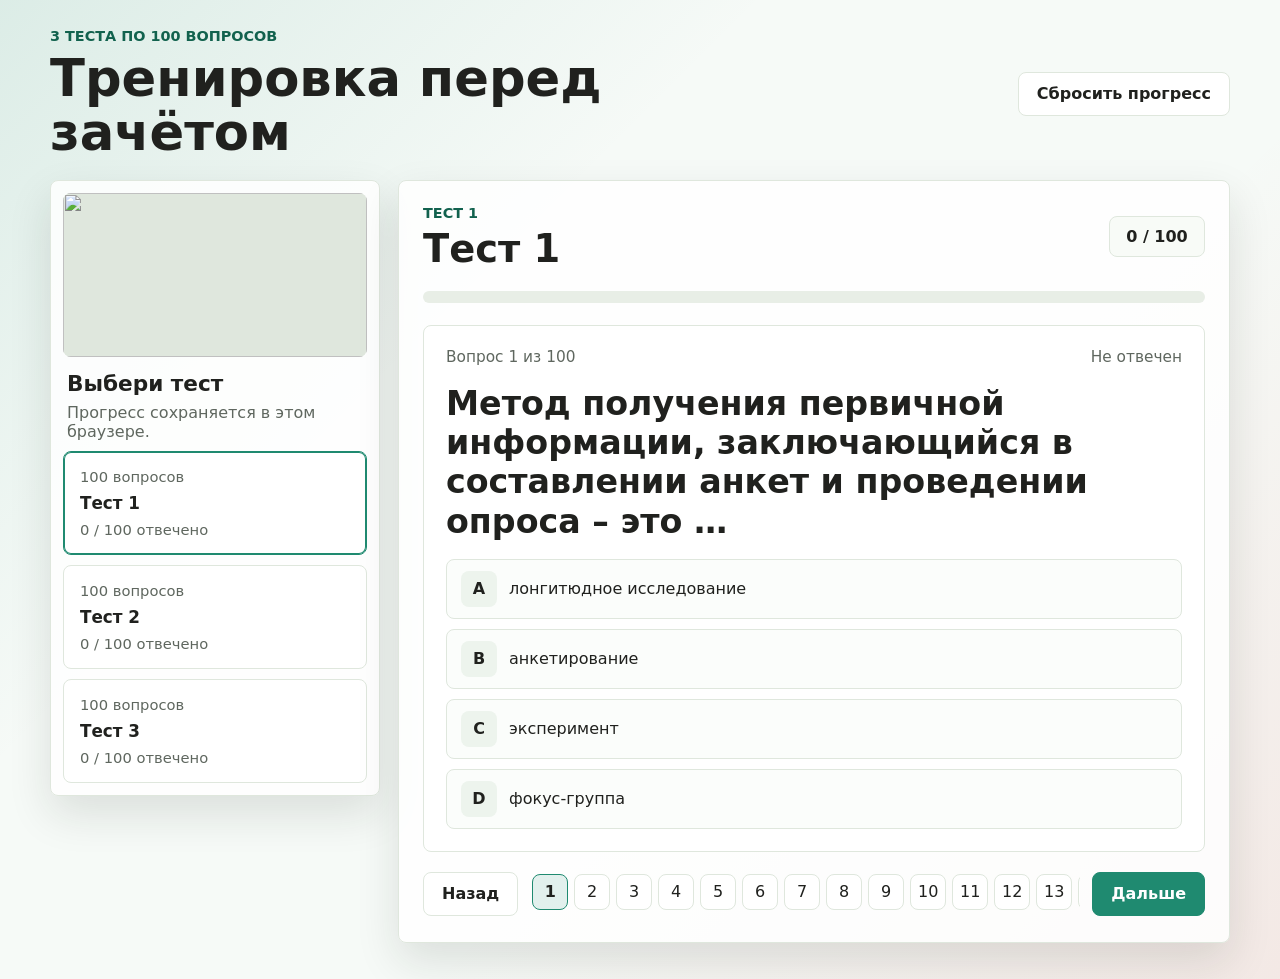
==== index.html @ 9a662fbd "Add files via upload" ====
<!doctype html>
<html lang="ru">
  <head>
    <meta charset="UTF-8" />
    <meta name="viewport" content="width=device-width, initial-scale=1.0" />
    <title>Тесты</title>
    <link rel="stylesheet" href="styles.css" />
  </head>
  <body>
    <div class="app-shell">
      <header class="topbar">
        <div>
          <p class="eyebrow">3 теста по 100 вопросов</p>
          <h1>Тренировка перед зачётом</h1>
        </div>
        <button class="ghost-button" id="resetAllButton" type="button">Сбросить прогресс</button>
      </header>

      <main class="workspace">
        <aside class="test-list" aria-label="Список тестов">
          <div class="study-photo" aria-hidden="true">
            <img
              src="https://images.unsplash.com/photo-1434030216411-0b793f4b4173?auto=format&fit=crop&w=900&q=80"
              alt=""
            />
          </div>

          <div class="test-list-header">
            <h2>Выбери тест</h2>
            <p>Прогресс сохраняется в этом браузере.</p>
          </div>

          <div class="test-cards" id="testCards"></div>
        </aside>

        <section class="quiz-panel" aria-live="polite">
          <div class="quiz-toolbar">
            <div>
              <p class="eyebrow" id="activeTestLabel">Тест 1</p>
              <h2 id="activeTestTitle">Название теста</h2>
            </div>
            <div class="score-pill" id="answeredCount">0 / 100</div>
          </div>

          <div class="progress-track" aria-label="Прогресс теста">
            <div class="progress-bar" id="progressBar"></div>
          </div>

          <article class="question-area">
            <div class="question-meta">
              <span id="questionNumber">Вопрос 1</span>
              <span id="questionStatus">Не отвечен</span>
            </div>

            <h3 id="questionText">Вопрос появится здесь</h3>

            <div class="options" id="answerOptions"></div>

            <div class="feedback hidden" id="feedback"></div>
          </article>

          <div class="navigation">
            <button class="secondary-button" id="prevButton" type="button">Назад</button>
            <div class="jump-list" id="jumpList" aria-label="Быстрый переход по вопросам"></div>
            <button class="primary-button" id="nextButton" type="button">Дальше</button>
          </div>

          <section class="result-panel hidden" id="resultPanel">
            <div>
              <p class="eyebrow">Результат</p>
              <h2 id="resultTitle">0 правильных</h2>
              <p id="resultText"></p>
            </div>
            <button class="primary-button" id="finishButton" type="button">Посмотреть ошибки</button>
          </section>
        </section>
      </main>
    </div>

    <template id="testCardTemplate">
      <button class="test-card" type="button">
        <span class="test-card-kicker"></span>
        <strong></strong>
        <span class="test-card-progress"></span>
      </button>
    </template>

    <script src="questions.js"></script>
    <script src="app.js"></script>
  </body>
</html>
---- styles.css ----
:root {
  --page: #f6faf7;
  --panel: #ffffff;
  --ink: #20211e;
  --muted: #5f675f;
  --line: #dfe7dd;
  --green: #1f8a70;
  --green-dark: #12624e;
  --coral: #d94f45;
  --yellow: #f2c84b;
  --shadow: 0 18px 44px rgba(27, 32, 26, 0.12);
  color-scheme: light;
  font-family:
    Inter, "Segoe UI", system-ui, -apple-system, BlinkMacSystemFont, Arial, sans-serif;
}

* {
  box-sizing: border-box;
}

body {
  margin: 0;
  min-height: 100vh;
  background:
    linear-gradient(135deg, rgba(31, 138, 112, 0.12), transparent 34%),
    linear-gradient(315deg, rgba(217, 79, 69, 0.1), transparent 38%),
    var(--page);
  color: var(--ink);
}

button {
  font: inherit;
  letter-spacing: 0;
}

.app-shell {
  width: min(1180px, calc(100% - 32px));
  margin: 0 auto;
  padding: 28px 0 36px;
}

.topbar {
  display: flex;
  align-items: center;
  justify-content: space-between;
  gap: 20px;
  margin-bottom: 20px;
}

.topbar h1,
.quiz-toolbar h2,
.test-list-header h2,
.result-panel h2 {
  margin: 0;
  line-height: 1.05;
}

.topbar h1 {
  font-size: clamp(2rem, 4vw, 4.2rem);
  max-width: 760px;
}

.eyebrow {
  margin: 0 0 8px;
  color: var(--green-dark);
  font-size: 0.9rem;
  font-weight: 800;
  text-transform: uppercase;
}

.workspace {
  display: grid;
  grid-template-columns: minmax(260px, 330px) minmax(0, 1fr);
  gap: 18px;
  align-items: start;
}

.test-list,
.quiz-panel {
  background: rgba(255, 255, 255, 0.86);
  border: 1px solid var(--line);
  border-radius: 8px;
  box-shadow: var(--shadow);
}

.test-list {
  padding: 12px;
}

.study-photo {
  height: 164px;
  overflow: hidden;
  border-radius: 8px;
  background: #dfe7dd;
}

.study-photo img {
  width: 100%;
  height: 100%;
  display: block;
  object-fit: cover;
}

.test-list-header {
  padding: 16px 4px 10px;
}

.test-list-header h2 {
  font-size: 1.35rem;
}

.test-list-header p {
  margin: 8px 0 0;
  color: var(--muted);
}

.test-cards {
  display: grid;
  gap: 10px;
}

.test-card {
  width: 100%;
  min-height: 98px;
  display: grid;
  gap: 8px;
  padding: 16px;
  text-align: left;
  color: var(--ink);
  background: var(--panel);
  border: 1px solid var(--line);
  border-radius: 8px;
  cursor: pointer;
  transition:
    border-color 160ms ease,
    transform 160ms ease,
    box-shadow 160ms ease;
}

.test-card:hover,
.test-card:focus-visible {
  border-color: var(--green);
  transform: translateY(-1px);
  outline: none;
  box-shadow: 0 10px 22px rgba(31, 138, 112, 0.14);
}

.test-card.active {
  border-color: var(--green);
  box-shadow: inset 0 0 0 1px var(--green);
}

.test-card-kicker,
.test-card-progress {
  color: var(--muted);
  font-size: 0.92rem;
}

.test-card strong {
  font-size: 1.05rem;
}

.quiz-panel {
  min-height: 680px;
  padding: 24px;
}

.quiz-toolbar {
  display: flex;
  align-items: center;
  justify-content: space-between;
  gap: 16px;
}

.quiz-toolbar h2 {
  font-size: clamp(1.7rem, 3vw, 2.8rem);
}

.score-pill {
  min-width: 96px;
  padding: 10px 14px;
  border: 1px solid var(--line);
  border-radius: 8px;
  background: #f8fbf7;
  text-align: center;
  font-weight: 800;
  white-space: nowrap;
}

.progress-track {
  height: 12px;
  margin: 22px 0;
  overflow: hidden;
  border-radius: 8px;
  background: #e8eee6;
}

.progress-bar {
  width: 0%;
  height: 100%;
  background: linear-gradient(90deg, var(--green), var(--yellow), var(--coral));
  transition: width 200ms ease;
}

.question-area {
  min-height: 390px;
  display: grid;
  align-content: start;
  gap: 18px;
  padding: 22px;
  border: 1px solid var(--line);
  border-radius: 8px;
  background: var(--panel);
}

.question-meta {
  display: flex;
  align-items: center;
  justify-content: space-between;
  gap: 12px;
  color: var(--muted);
  font-size: 0.96rem;
}

#questionText {
  min-height: 96px;
  margin: 0;
  overflow-wrap: anywhere;
  font-size: clamp(1.35rem, 2.6vw, 2.15rem);
  line-height: 1.18;
}

.options {
  display: grid;
  gap: 10px;
}

.option-button {
  width: 100%;
  min-height: 58px;
  display: grid;
  grid-template-columns: 36px 1fr;
  align-items: center;
  gap: 12px;
  padding: 11px 14px;
  text-align: left;
  color: var(--ink);
  background: #fbfdfb;
  border: 1px solid var(--line);
  border-radius: 8px;
  cursor: pointer;
}

.option-button:hover,
.option-button:focus-visible {
  border-color: var(--green);
  outline: none;
}

.option-button.selected {
  border-color: var(--green);
  background: rgba(31, 138, 112, 0.1);
}

.option-button.correct {
  border-color: var(--green);
  background: rgba(31, 138, 112, 0.16);
}

.option-button.wrong {
  border-color: var(--coral);
  background: rgba(217, 79, 69, 0.13);
}

.option-letter {
  width: 36px;
  height: 36px;
  display: grid;
  place-items: center;
  border-radius: 8px;
  background: #edf4ed;
  font-weight: 800;
}

.feedback {
  padding: 14px 16px;
  border-left: 4px solid var(--green);
  border-radius: 8px;
  background: #f4faf4;
  color: var(--ink);
}

.feedback.wrong {
  border-left-color: var(--coral);
}

.hidden {
  display: none !important;
}

.navigation {
  display: grid;
  grid-template-columns: auto minmax(0, 1fr) auto;
  align-items: center;
  gap: 12px;
  margin-top: 18px;
}

.jump-list {
  display: flex;
  gap: 6px;
  overflow-x: auto;
  padding: 4px 2px 8px;
  scrollbar-width: thin;
}

.jump-button {
  width: 36px;
  height: 36px;
  flex: 0 0 auto;
  border: 1px solid var(--line);
  border-radius: 8px;
  background: var(--panel);
  color: var(--ink);
  cursor: pointer;
}

.jump-button.active {
  border-color: var(--green);
  background: rgba(31, 138, 112, 0.12);
  font-weight: 800;
}

.jump-button.answered {
  box-shadow: inset 0 -4px 0 var(--yellow);
}

.primary-button,
.secondary-button,
.ghost-button {
  min-height: 44px;
  padding: 0 18px;
  border-radius: 8px;
  cursor: pointer;
}

.primary-button {
  color: #ffffff;
  background: var(--green);
  border: 1px solid var(--green);
  font-weight: 800;
}

.primary-button:hover,
.primary-button:focus-visible {
  background: var(--green-dark);
  border-color: var(--green-dark);
  outline: none;
}

.secondary-button,
.ghost-button {
  color: var(--ink);
  background: #ffffff;
  border: 1px solid var(--line);
  font-weight: 700;
}

.secondary-button:hover,
.secondary-button:focus-visible,
.ghost-button:hover,
.ghost-button:focus-visible {
  border-color: var(--green);
  outline: none;
}

.result-panel {
  display: flex;
  align-items: center;
  justify-content: space-between;
  gap: 20px;
  margin-top: 18px;
  padding: 20px;
  border: 1px solid var(--line);
  border-radius: 8px;
  background: #fffdfa;
}

.result-panel p:last-child {
  margin-bottom: 0;
  color: var(--muted);
}

@media (max-width: 860px) {
  .app-shell {
    width: min(100% - 20px, 720px);
    padding-top: 18px;
  }

  .topbar,
  .quiz-toolbar,
  .result-panel {
    align-items: stretch;
    flex-direction: column;
  }

  .workspace {
    grid-template-columns: 1fr;
  }

  .test-list {
    order: 1;
  }

  .quiz-panel {
    order: 2;
    min-height: 0;
    padding: 16px;
  }

  .study-photo {
    height: 120px;
  }

  .navigation {
    grid-template-columns: 1fr 1fr;
  }

  .jump-list {
    grid-column: 1 / -1;
    grid-row: 1;
  }

  .secondary-button {
    grid-column: 1;
    grid-row: 2;
  }

  .primary-button {
    grid-column: 2;
    grid-row: 2;
  }
}

@media (max-width: 520px) {
  .app-shell {
    width: min(100% - 12px, 520px);
  }

  .topbar h1 {
    font-size: 2rem;
  }

  .question-area {
    padding: 16px;
  }

  .question-meta {
    align-items: flex-start;
    flex-direction: column;
  }

  .option-button {
    grid-template-columns: 32px 1fr;
    padding: 10px;
  }

  .option-letter {
    width: 32px;
    height: 32px;
  }
}
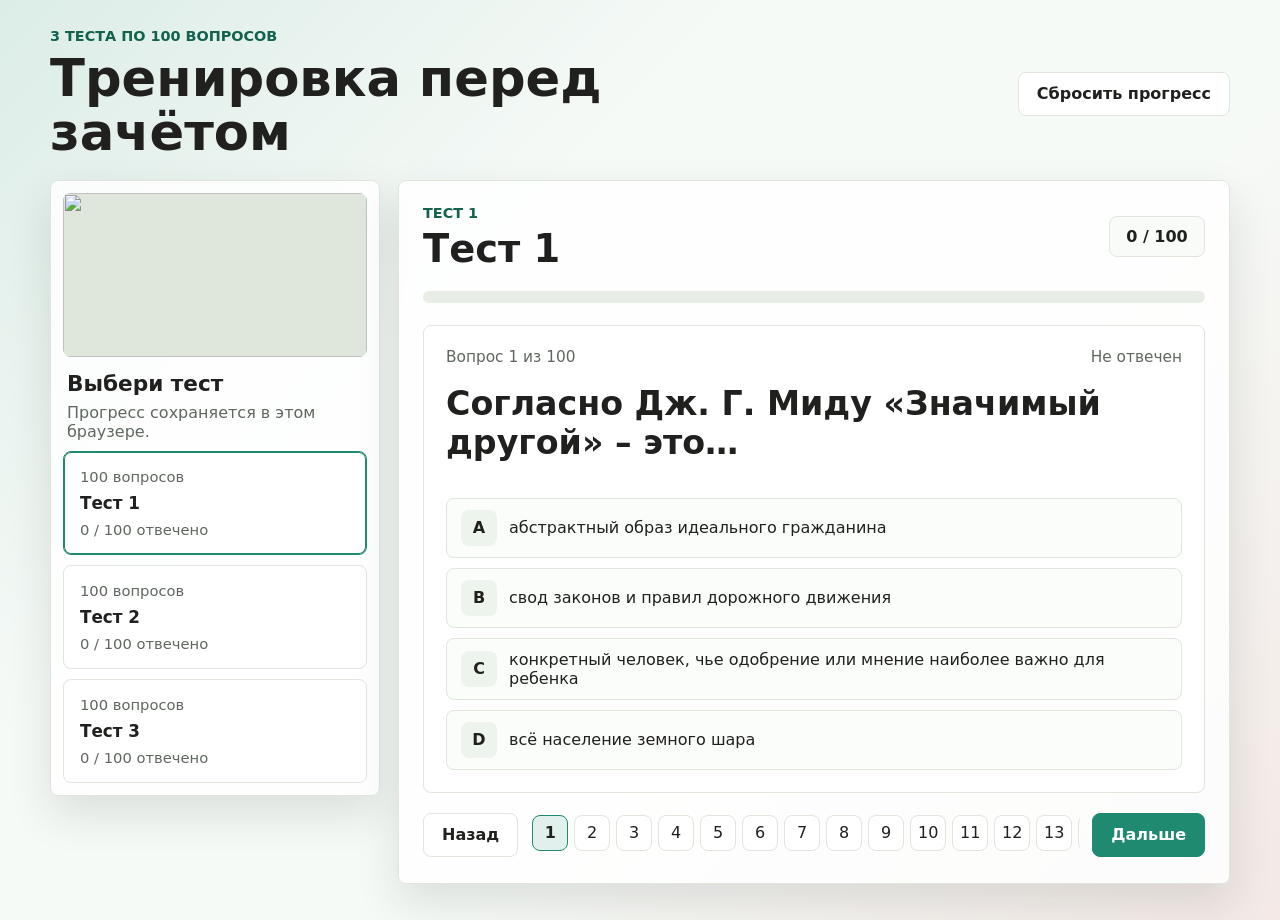
==== commit c083adbf: "Add files via upload" ====
--- a/index.html
+++ b/index.html
@@ -3,6 +3,11 @@
   <head>
     <meta charset="UTF-8" />
     <meta name="viewport" content="width=device-width, initial-scale=1.0" />
+    <meta
+      name="description"
+      content="Сайт для прохождения трёх тестов по 100 вопросов с перемешиванием и быстрым показом правильного ответа."
+    />
+    <meta name="theme-color" content="#1f8a70" />
     <title>Тесты</title>
     <link rel="stylesheet" href="styles.css" />
   </head>
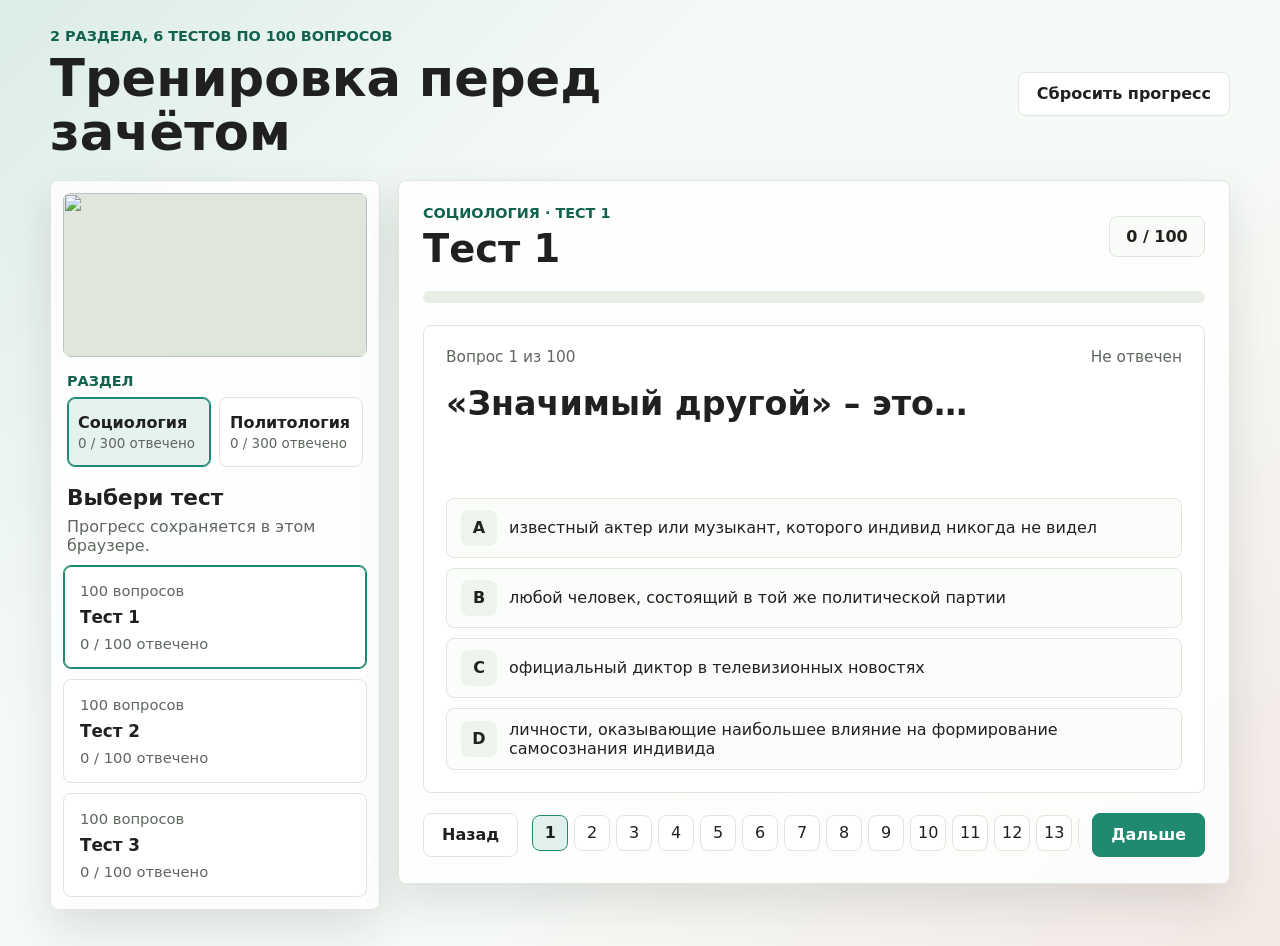
==== commit 7764b0e2: "Add files via upload" ====
--- a/index.html
+++ b/index.html
@@ -5,7 +5,7 @@
     <meta name="viewport" content="width=device-width, initial-scale=1.0" />
     <meta
       name="description"
-      content="Сайт для прохождения трёх тестов по 100 вопросов с перемешиванием и быстрым показом правильного ответа."
+      content="Сайт для прохождения тестов по социологии и политологии с перемешиванием и быстрым показом правильного ответа."
     />
     <meta name="theme-color" content="#1f8a70" />
     <title>Тесты</title>
@@ -15,7 +15,7 @@
     <div class="app-shell">
       <header class="topbar">
         <div>
-          <p class="eyebrow">3 теста по 100 вопросов</p>
+          <p class="eyebrow">2 раздела, 6 тестов по 100 вопросов</p>
           <h1>Тренировка перед зачётом</h1>
         </div>
         <button class="ghost-button" id="resetAllButton" type="button">Сбросить прогресс</button>
@@ -28,6 +28,11 @@
               src="https://images.unsplash.com/photo-1434030216411-0b793f4b4173?auto=format&fit=crop&w=900&q=80"
               alt=""
             />
+          </div>
+
+          <div class="section-switcher">
+            <p class="eyebrow">Раздел</p>
+            <div class="section-tabs" id="sectionTabs" aria-label="Разделы тестов"></div>
           </div>
 
           <div class="test-list-header">
--- a/styles.css
+++ b/styles.css
@@ -105,6 +105,52 @@
   padding: 16px 4px 10px;
 }
 
+.section-switcher {
+  padding: 16px 4px 4px;
+}
+
+.section-tabs {
+  display: grid;
+  grid-template-columns: 1fr 1fr;
+  gap: 8px;
+}
+
+.section-tab {
+  min-height: 70px;
+  display: grid;
+  align-content: center;
+  gap: 4px;
+  padding: 10px;
+  color: var(--ink);
+  background: #ffffff;
+  border: 1px solid var(--line);
+  border-radius: 8px;
+  cursor: pointer;
+  text-align: left;
+}
+
+.section-tab strong,
+.section-tab span {
+  display: block;
+}
+
+.section-tab span {
+  color: var(--muted);
+  font-size: 0.84rem;
+}
+
+.section-tab:hover,
+.section-tab:focus-visible {
+  border-color: var(--green);
+  outline: none;
+}
+
+.section-tab.active {
+  border-color: var(--green);
+  background: rgba(31, 138, 112, 0.1);
+  box-shadow: inset 0 0 0 1px var(--green);
+}
+
 .test-list-header h2 {
   font-size: 1.35rem;
 }
@@ -335,6 +381,14 @@
   box-shadow: inset 0 -4px 0 var(--yellow);
 }
 
+.jump-button.repeat {
+  border-color: var(--coral);
+}
+
+.jump-button.repeat.answered {
+  box-shadow: inset 0 -4px 0 var(--coral);
+}
+
 .primary-button,
 .secondary-button,
 .ghost-button {
@@ -422,6 +476,10 @@
     height: 120px;
   }
 
+  .section-tabs {
+    grid-template-columns: 1fr;
+  }
+
   .navigation {
     grid-template-columns: 1fr 1fr;
   }
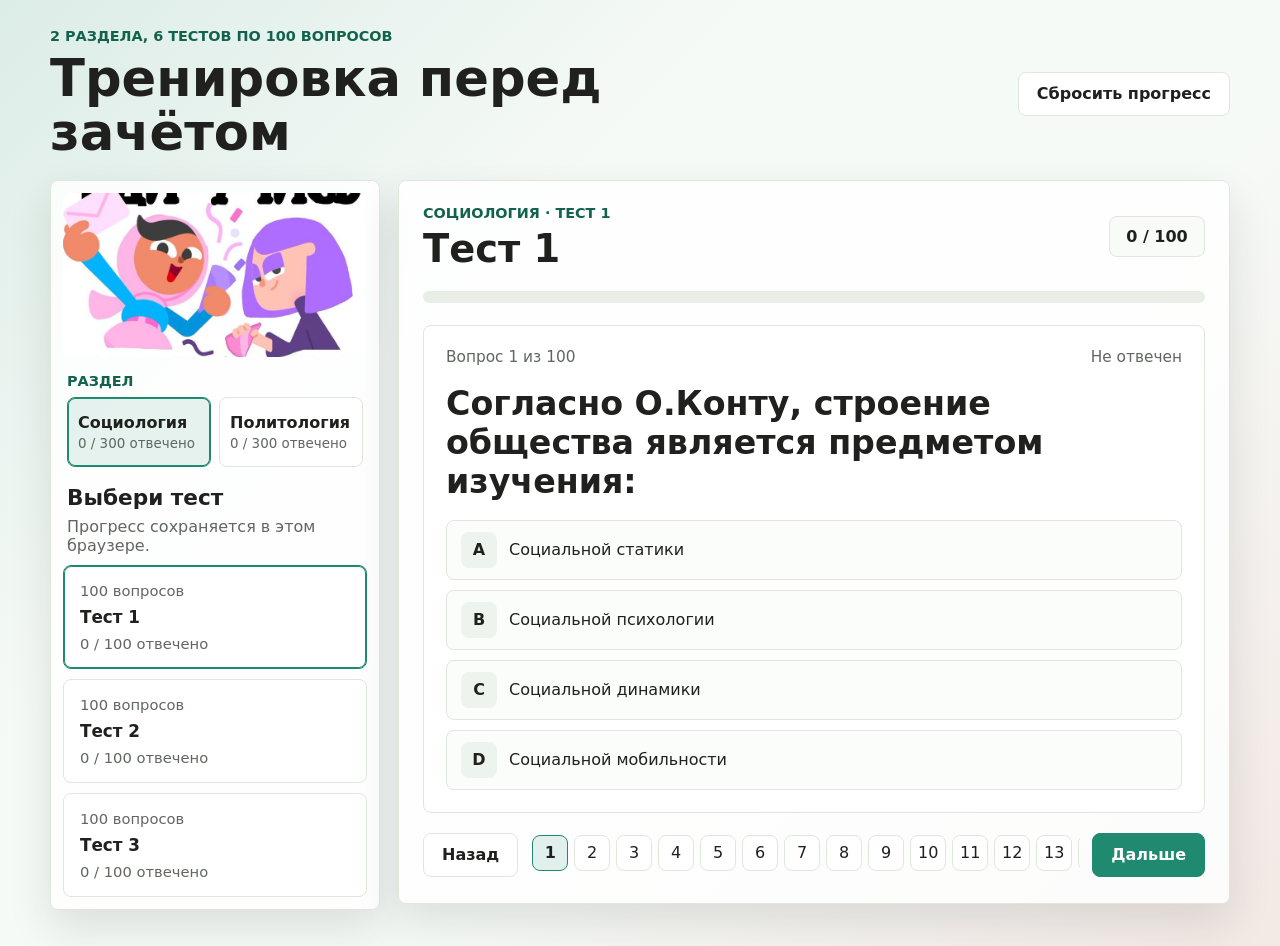
==== commit 55fc1e4d: "Add files via upload" ====
--- a/index.html
+++ b/index.html
@@ -25,7 +25,7 @@
         <aside class="test-list" aria-label="Список тестов">
           <div class="study-photo" aria-hidden="true">
             <img
-              src="https://images.unsplash.com/photo-1434030216411-0b793f4b4173?auto=format&fit=crop&w=900&q=80"
+              src="assets/duolingo-study.jpg"
               alt=""
             />
           </div>
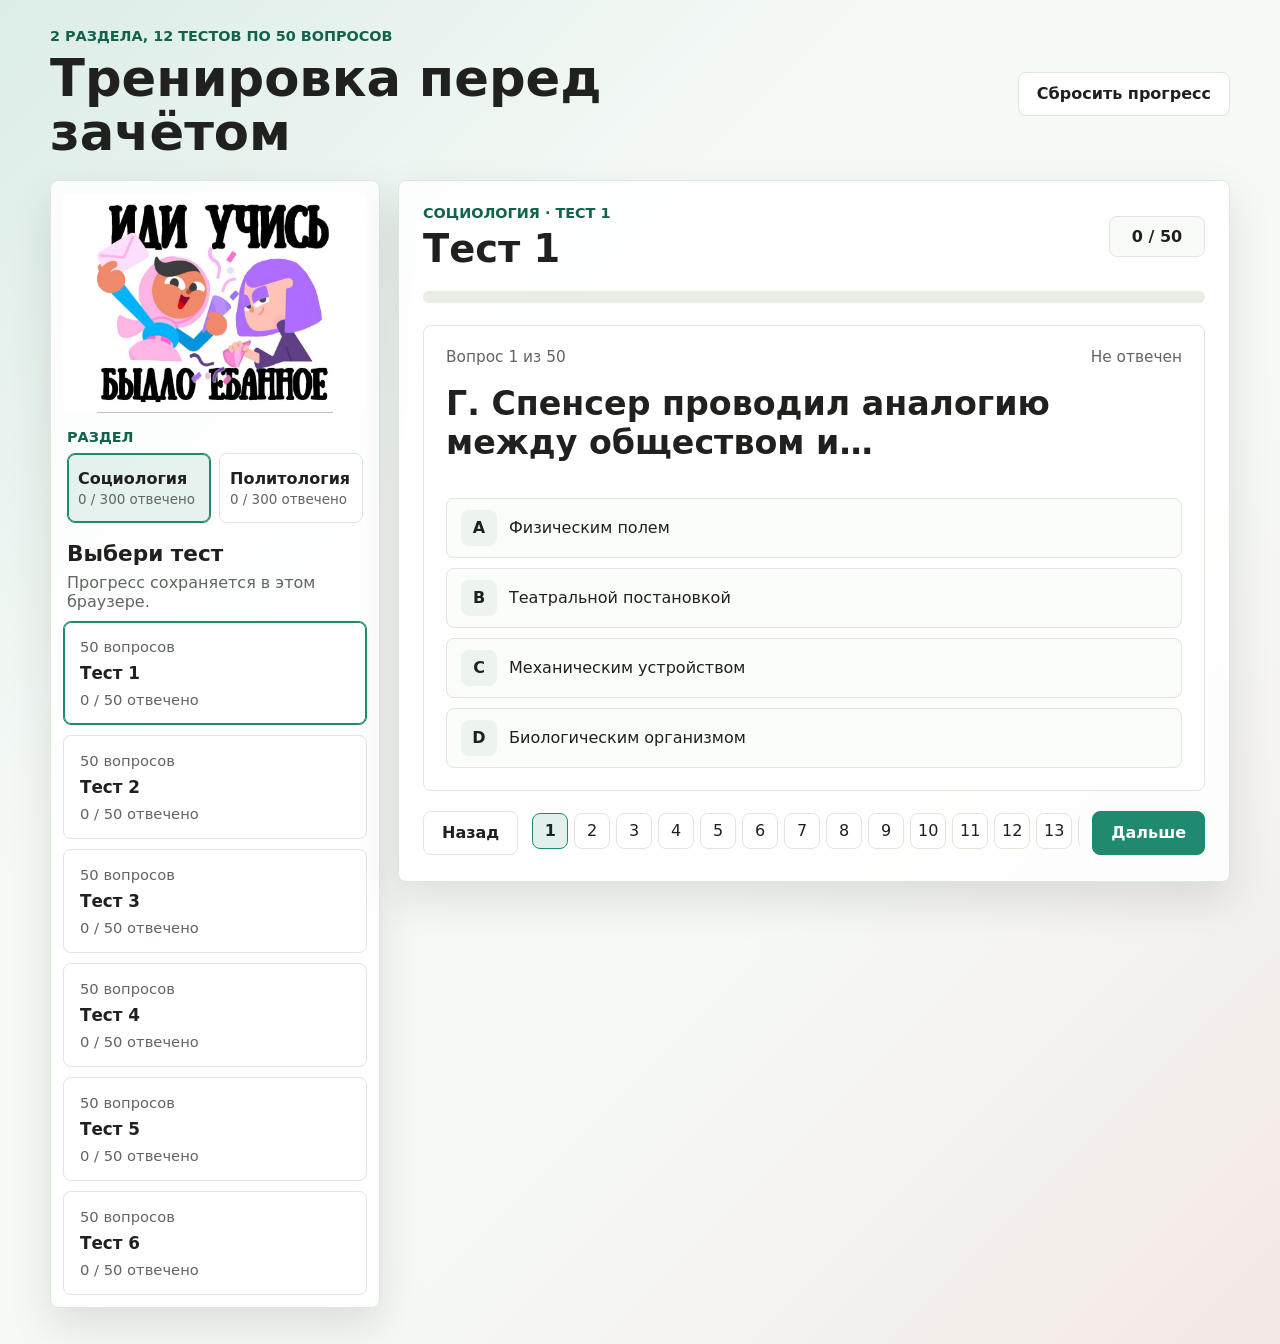
==== commit 541a4806: "Add files via upload" ====
--- a/index.html
+++ b/index.html
@@ -5,7 +5,7 @@
     <meta name="viewport" content="width=device-width, initial-scale=1.0" />
     <meta
       name="description"
-      content="Сайт для прохождения тестов по социологии и политологии с перемешиванием и быстрым показом правильного ответа."
+      content="Сайт для прохождения тестов по социологии и политологии по 50 вопросов с перемешиванием и быстрым показом правильного ответа."
     />
     <meta name="theme-color" content="#1f8a70" />
     <title>Тесты</title>
@@ -15,7 +15,7 @@
     <div class="app-shell">
       <header class="topbar">
         <div>
-          <p class="eyebrow">2 раздела, 6 тестов по 100 вопросов</p>
+          <p class="eyebrow">2 раздела, 12 тестов по 50 вопросов</p>
           <h1>Тренировка перед зачётом</h1>
         </div>
         <button class="ghost-button" id="resetAllButton" type="button">Сбросить прогресс</button>
@@ -49,7 +49,7 @@
               <p class="eyebrow" id="activeTestLabel">Тест 1</p>
               <h2 id="activeTestTitle">Название теста</h2>
             </div>
-            <div class="score-pill" id="answeredCount">0 / 100</div>
+            <div class="score-pill" id="answeredCount">0 / 50</div>
           </div>
 
           <div class="progress-track" aria-label="Прогресс теста">
--- a/styles.css
+++ b/styles.css
@@ -88,17 +88,17 @@
 }
 
 .study-photo {
-  height: 164px;
+  height: 220px;
   overflow: hidden;
   border-radius: 8px;
-  background: #dfe7dd;
+  background: #ffffff;
 }
 
 .study-photo img {
   width: 100%;
   height: 100%;
   display: block;
-  object-fit: cover;
+  object-fit: contain;
 }
 
 .test-list-header {
@@ -473,7 +473,7 @@
   }
 
   .study-photo {
-    height: 120px;
+    height: 190px;
   }
 
   .section-tabs {
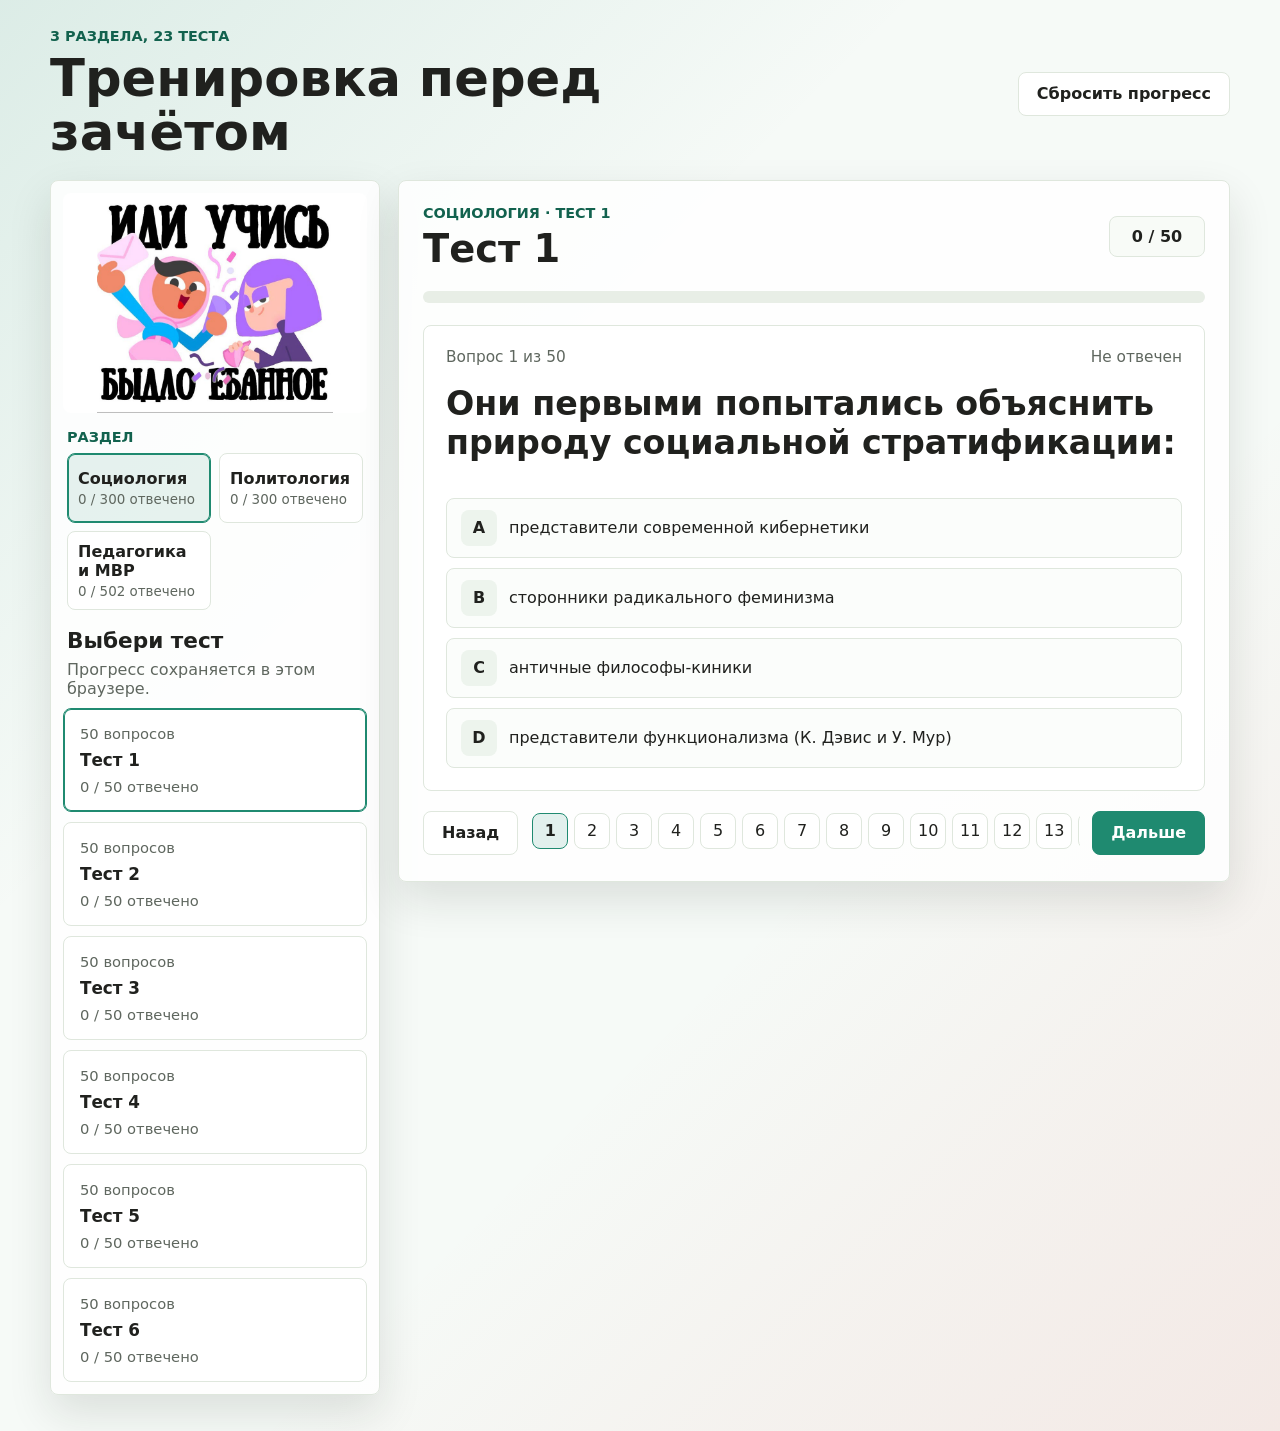
==== commit 807ac2ed: "Add files via upload" ====
--- a/index.html
+++ b/index.html
@@ -5,7 +5,7 @@
     <meta name="viewport" content="width=device-width, initial-scale=1.0" />
     <meta
       name="description"
-      content="Сайт для прохождения тестов по социологии и политологии по 50 вопросов с перемешиванием и быстрым показом правильного ответа."
+      content="Сайт для прохождения тестов по социологии, политологии и педагогике с перемешиванием и быстрым показом правильного ответа."
     />
     <meta name="theme-color" content="#1f8a70" />
     <title>Тесты</title>
@@ -15,7 +15,7 @@
     <div class="app-shell">
       <header class="topbar">
         <div>
-          <p class="eyebrow">2 раздела, 12 тестов по 50 вопросов</p>
+          <p class="eyebrow">3 раздела, 23 теста</p>
           <h1>Тренировка перед зачётом</h1>
         </div>
         <button class="ghost-button" id="resetAllButton" type="button">Сбросить прогресс</button>
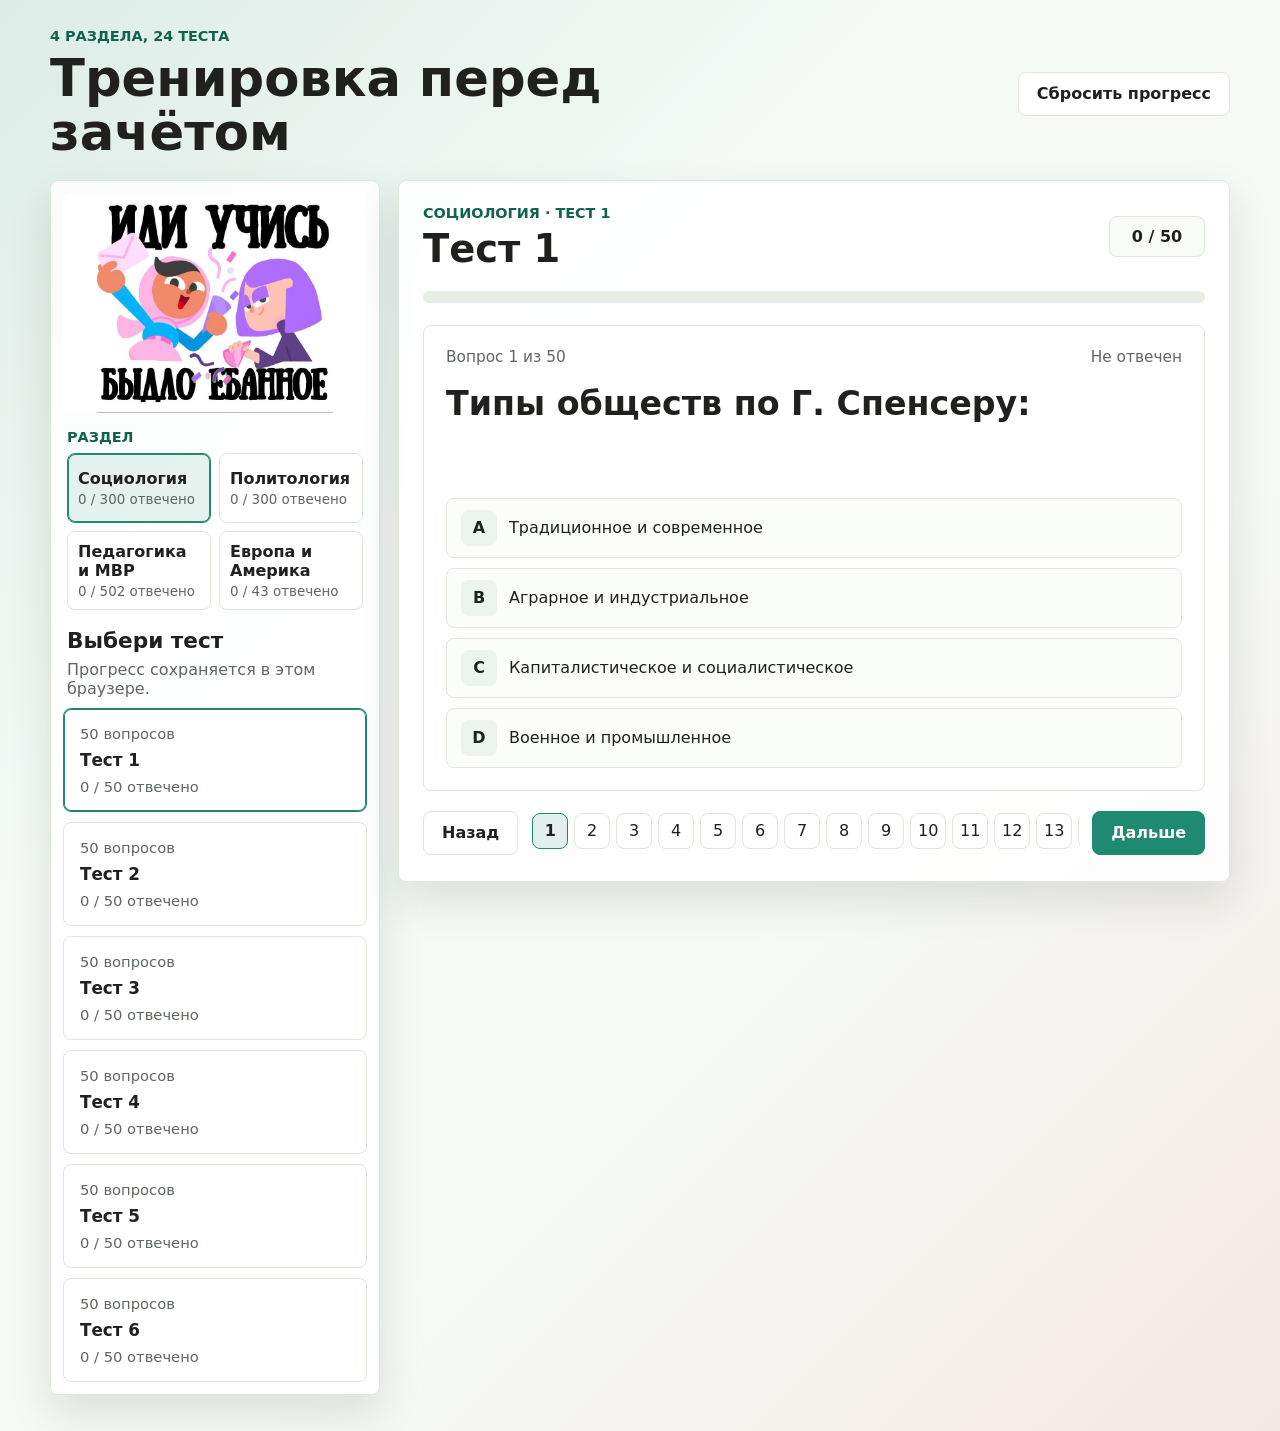
==== commit db8d724b: "Add files via upload" ====
--- a/index.html
+++ b/index.html
@@ -15,7 +15,7 @@
     <div class="app-shell">
       <header class="topbar">
         <div>
-          <p class="eyebrow">3 раздела, 23 теста</p>
+          <p class="eyebrow">4 раздела, 24 теста</p>
           <h1>Тренировка перед зачётом</h1>
         </div>
         <button class="ghost-button" id="resetAllButton" type="button">Сбросить прогресс</button>
--- a/styles.css
+++ b/styles.css
@@ -281,6 +281,31 @@
   gap: 10px;
 }
 
+.text-answer-form {
+  display: grid;
+  grid-template-columns: minmax(0, 1fr) auto;
+  gap: 10px;
+}
+
+.text-answer-input {
+  width: 100%;
+  min-height: 52px;
+  padding: 0 14px;
+  color: var(--ink);
+  background: #ffffff;
+  border: 1px solid var(--line);
+  border-radius: 8px;
+}
+
+.text-answer-input:focus-visible {
+  border-color: var(--green);
+  outline: none;
+}
+
+.text-answer-button {
+  min-width: 124px;
+}
+
 .option-button {
   width: 100%;
   min-height: 58px;
@@ -523,6 +548,10 @@
     padding: 10px;
   }
 
+  .text-answer-form {
+    grid-template-columns: 1fr;
+  }
+
   .option-letter {
     width: 32px;
     height: 32px;
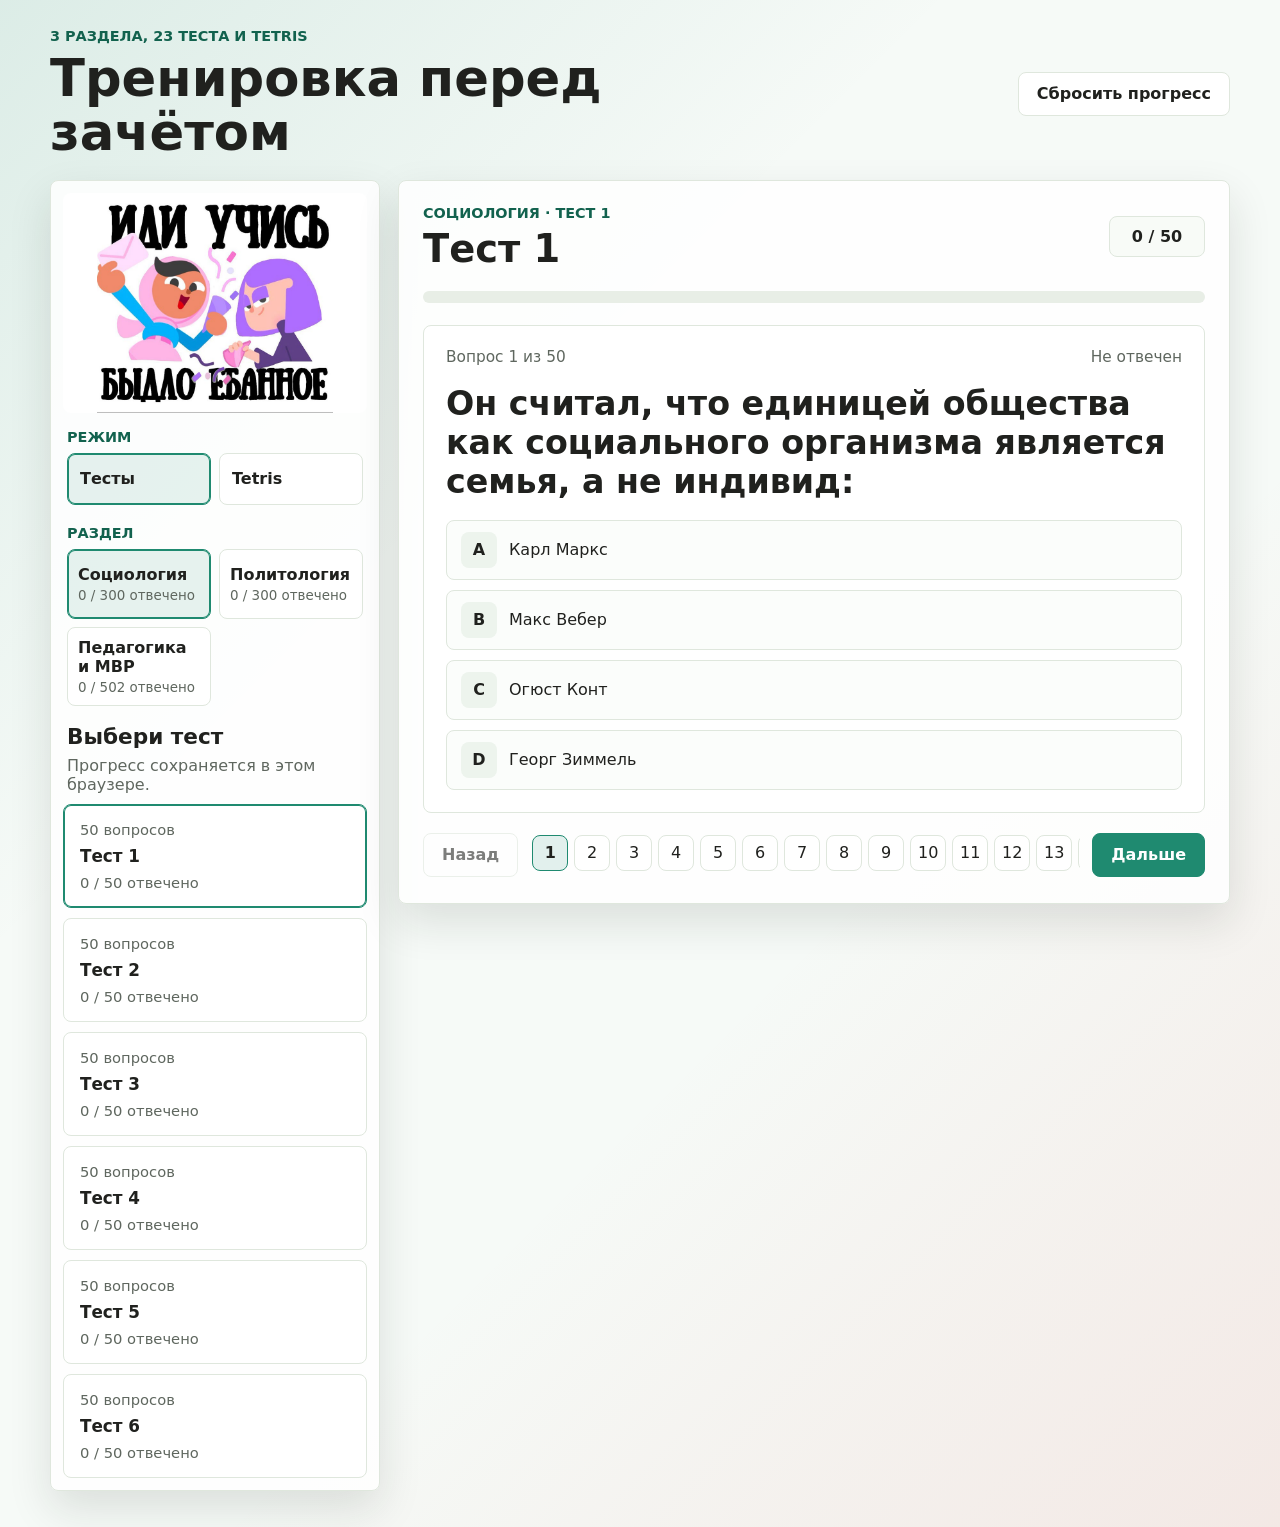
==== commit c6cf6604: "Add files via upload" ====
--- a/index.html
+++ b/index.html
@@ -5,17 +5,17 @@
     <meta name="viewport" content="width=device-width, initial-scale=1.0" />
     <meta
       name="description"
-      content="Сайт для прохождения тестов по социологии, политологии и педагогике с перемешиванием и быстрым показом правильного ответа."
+      content="Сайт для прохождения тестов и игры в Tetris с общей таблицей рекордов."
     />
     <meta name="theme-color" content="#1f8a70" />
-    <title>Тесты</title>
+    <title>Тесты и Tetris</title>
     <link rel="stylesheet" href="styles.css" />
   </head>
   <body>
     <div class="app-shell">
       <header class="topbar">
         <div>
-          <p class="eyebrow">4 раздела, 24 теста</p>
+          <p class="eyebrow">3 раздела, 23 теста и Tetris</p>
           <h1>Тренировка перед зачётом</h1>
         </div>
         <button class="ghost-button" id="resetAllButton" type="button">Сбросить прогресс</button>
@@ -30,6 +30,12 @@
             />
           </div>
 
+          <div class="mode-switcher">
+            <p class="eyebrow">Режим</p>
+            <div class="mode-tabs" id="modeTabs" aria-label="Режим сайта"></div>
+          </div>
+
+          <div id="quizSidebar">
           <div class="section-switcher">
             <p class="eyebrow">Раздел</p>
             <div class="section-tabs" id="sectionTabs" aria-label="Разделы тестов"></div>
@@ -41,9 +47,11 @@
           </div>
 
           <div class="test-cards" id="testCards"></div>
+          </div>
         </aside>
 
-        <section class="quiz-panel" aria-live="polite">
+        <section class="quiz-panel">
+          <div id="quizView" aria-live="polite">
           <div class="quiz-toolbar">
             <div>
               <p class="eyebrow" id="activeTestLabel">Тест 1</p>
@@ -83,6 +91,82 @@
             </div>
             <button class="primary-button" id="finishButton" type="button">Посмотреть ошибки</button>
           </section>
+          </div>
+
+          <section class="tetris-view hidden" id="tetrisView" aria-label="Tetris">
+            <div class="tetris-toolbar">
+              <div>
+                <p class="eyebrow">Arcade</p>
+                <h2>Tetris</h2>
+                <p class="tetris-copy">Стрелки двигают фигуру, вверх поворачивает, пробел делает жёсткое падение.</p>
+              </div>
+              <div class="tetris-actions">
+                <button class="primary-button" id="tetrisStartButton" type="button">Новая игра</button>
+                <button class="secondary-button" id="tetrisPauseButton" type="button">Пауза</button>
+              </div>
+            </div>
+
+            <div class="tetris-layout">
+              <div class="tetris-stage">
+                <canvas id="tetrisCanvas" width="300" height="600" aria-label="Поле Tetris"></canvas>
+                <div class="tetris-overlay" id="tetrisOverlay">Нажми «Новая игра»</div>
+              </div>
+
+              <div class="tetris-side">
+                <div class="tetris-stats">
+                  <div class="tetris-stat">
+                    <span>Очки</span>
+                    <strong id="tetrisScore">0</strong>
+                  </div>
+                  <div class="tetris-stat">
+                    <span>Линии</span>
+                    <strong id="tetrisLines">0</strong>
+                  </div>
+                  <div class="tetris-stat">
+                    <span>Уровень</span>
+                    <strong id="tetrisLevel">1</strong>
+                  </div>
+                </div>
+
+                <div class="tetris-preview">
+                  <p class="eyebrow">Следующая</p>
+                  <canvas id="tetrisNextCanvas" width="120" height="120" aria-label="Следующая фигура"></canvas>
+                </div>
+
+                <div class="leaderboard-panel">
+                  <div class="leaderboard-head">
+                    <div>
+                      <p class="eyebrow">Рекорды</p>
+                      <h3>Таблица лидеров</h3>
+                    </div>
+                    <button class="ghost-button leaderboard-refresh" id="leaderboardRefreshButton" type="button">Обновить</button>
+                  </div>
+
+                  <form class="leaderboard-form" id="leaderboardForm">
+                    <label class="leaderboard-label" for="leaderboardInitials">Инициалы</label>
+                    <div class="leaderboard-row">
+                      <input
+                        class="leaderboard-input"
+                        id="leaderboardInitials"
+                        name="initials"
+                        type="text"
+                        maxlength="4"
+                        autocomplete="off"
+                        placeholder="VOV"
+                      />
+                      <button class="primary-button leaderboard-submit" id="leaderboardSubmitButton" type="submit">
+                        Сохранить
+                      </button>
+                    </div>
+                  </form>
+
+                  <p class="leaderboard-hint" id="leaderboardHint">Закончи игру и отправь счёт, чтобы он появился у всех посетителей.</p>
+                  <ol class="leaderboard-list" id="leaderboardList"></ol>
+                  <p class="leaderboard-status" id="leaderboardStatus"></p>
+                </div>
+              </div>
+            </div>
+          </section>
         </section>
       </main>
     </div>
@@ -95,6 +179,7 @@
       </button>
     </template>
 
+    <script src="tetris.js"></script>
     <script src="questions.js"></script>
     <script src="app.js"></script>
   </body>
--- a/styles.css
+++ b/styles.css
@@ -105,6 +105,40 @@
   padding: 16px 4px 10px;
 }
 
+.mode-switcher {
+  padding: 16px 4px 4px;
+}
+
+.mode-tabs {
+  display: grid;
+  grid-template-columns: 1fr 1fr;
+  gap: 8px;
+}
+
+.mode-tab {
+  min-height: 52px;
+  padding: 10px 12px;
+  color: var(--ink);
+  background: #ffffff;
+  border: 1px solid var(--line);
+  border-radius: 8px;
+  cursor: pointer;
+  text-align: left;
+  font-weight: 800;
+}
+
+.mode-tab:hover,
+.mode-tab:focus-visible {
+  border-color: var(--green);
+  outline: none;
+}
+
+.mode-tab.active {
+  border-color: var(--green);
+  background: rgba(31, 138, 112, 0.1);
+  box-shadow: inset 0 0 0 1px var(--green);
+}
+
 .section-switcher {
   padding: 16px 4px 4px;
 }
@@ -453,6 +487,13 @@
   outline: none;
 }
 
+.primary-button:disabled,
+.secondary-button:disabled,
+.ghost-button:disabled {
+  opacity: 0.58;
+  cursor: default;
+}
+
 .result-panel {
   display: flex;
   align-items: center;
@@ -470,6 +511,208 @@
   color: var(--muted);
 }
 
+.tetris-view {
+  display: grid;
+  gap: 18px;
+}
+
+.tetris-toolbar {
+  display: flex;
+  align-items: flex-start;
+  justify-content: space-between;
+  gap: 16px;
+}
+
+.tetris-toolbar h2,
+.leaderboard-head h3 {
+  margin: 0;
+  line-height: 1.05;
+}
+
+.tetris-copy {
+  max-width: 560px;
+  margin: 8px 0 0;
+  color: var(--muted);
+}
+
+.tetris-actions {
+  display: flex;
+  gap: 10px;
+  flex-wrap: wrap;
+}
+
+.tetris-layout {
+  display: grid;
+  grid-template-columns: minmax(0, 360px) minmax(260px, 1fr);
+  gap: 18px;
+  align-items: start;
+}
+
+.tetris-stage {
+  position: relative;
+  min-height: 620px;
+  display: grid;
+  place-items: center;
+  padding: 10px;
+  background: #101a16;
+  border: 1px solid #203228;
+  border-radius: 8px;
+}
+
+#tetrisCanvas,
+#tetrisNextCanvas {
+  display: block;
+  background: #0b1310;
+  border-radius: 6px;
+}
+
+#tetrisCanvas {
+  width: min(100%, 300px);
+  height: auto;
+}
+
+.tetris-overlay {
+  position: absolute;
+  inset: auto 24px 24px;
+  padding: 12px 14px;
+  color: #ffffff;
+  background: rgba(11, 19, 16, 0.88);
+  border: 1px solid rgba(255, 255, 255, 0.12);
+  border-radius: 8px;
+  text-align: center;
+}
+
+.tetris-side {
+  display: grid;
+  gap: 14px;
+}
+
+.tetris-stats {
+  display: grid;
+  grid-template-columns: repeat(3, minmax(0, 1fr));
+  gap: 10px;
+}
+
+.tetris-stat,
+.tetris-preview,
+.leaderboard-panel {
+  padding: 14px;
+  background: #ffffff;
+  border: 1px solid var(--line);
+  border-radius: 8px;
+}
+
+.tetris-stat span {
+  display: block;
+  color: var(--muted);
+  font-size: 0.88rem;
+}
+
+.tetris-stat strong {
+  display: block;
+  margin-top: 6px;
+  font-size: 1.6rem;
+  line-height: 1;
+}
+
+.tetris-preview {
+  display: grid;
+  justify-items: start;
+  gap: 10px;
+}
+
+.leaderboard-head {
+  display: flex;
+  align-items: flex-start;
+  justify-content: space-between;
+  gap: 12px;
+  margin-bottom: 12px;
+}
+
+.leaderboard-refresh {
+  min-height: 40px;
+  padding-inline: 14px;
+}
+
+.leaderboard-form {
+  display: grid;
+  gap: 8px;
+}
+
+.leaderboard-label,
+.leaderboard-hint,
+.leaderboard-status,
+.leaderboard-meta {
+  color: var(--muted);
+}
+
+.leaderboard-row {
+  display: grid;
+  grid-template-columns: minmax(0, 1fr) auto;
+  gap: 10px;
+}
+
+.leaderboard-input {
+  width: 100%;
+  min-height: 46px;
+  padding: 0 12px;
+  color: var(--ink);
+  background: #ffffff;
+  border: 1px solid var(--line);
+  border-radius: 8px;
+  text-transform: uppercase;
+}
+
+.leaderboard-input:focus-visible {
+  border-color: var(--green);
+  outline: none;
+}
+
+.leaderboard-submit {
+  min-width: 124px;
+}
+
+.leaderboard-hint {
+  margin: 12px 0 0;
+}
+
+.leaderboard-list {
+  margin: 14px 0 0;
+  padding-left: 20px;
+  display: grid;
+  gap: 8px;
+}
+
+.leaderboard-item {
+  display: grid;
+  grid-template-columns: auto 1fr auto;
+  gap: 10px;
+  align-items: baseline;
+}
+
+.leaderboard-rank {
+  font-weight: 800;
+}
+
+.leaderboard-name {
+  font-weight: 700;
+  overflow-wrap: anywhere;
+}
+
+.leaderboard-score {
+  font-weight: 800;
+  white-space: nowrap;
+}
+
+.leaderboard-meta {
+  font-size: 0.84rem;
+}
+
+.leaderboard-empty {
+  margin: 14px 0 0;
+  color: var(--muted);
+}
+
 @media (max-width: 860px) {
   .app-shell {
     width: min(100% - 20px, 720px);
@@ -478,7 +721,8 @@
 
   .topbar,
   .quiz-toolbar,
-  .result-panel {
+  .result-panel,
+  .tetris-toolbar {
     align-items: stretch;
     flex-direction: column;
   }
@@ -501,8 +745,19 @@
     height: 190px;
   }
 
+  .mode-tabs,
   .section-tabs {
     grid-template-columns: 1fr;
+  }
+
+  .tetris-layout,
+  .tetris-stats,
+  .leaderboard-row {
+    grid-template-columns: 1fr;
+  }
+
+  .tetris-stage {
+    min-height: 0;
   }
 
   .navigation {
@@ -543,6 +798,10 @@
     flex-direction: column;
   }
 
+  .mode-tab {
+    min-height: 46px;
+  }
+
   .option-button {
     grid-template-columns: 32px 1fr;
     padding: 10px;
@@ -552,6 +811,10 @@
     grid-template-columns: 1fr;
   }
 
+  .leaderboard-list {
+    padding-left: 18px;
+  }
+
   .option-letter {
     width: 32px;
     height: 32px;
